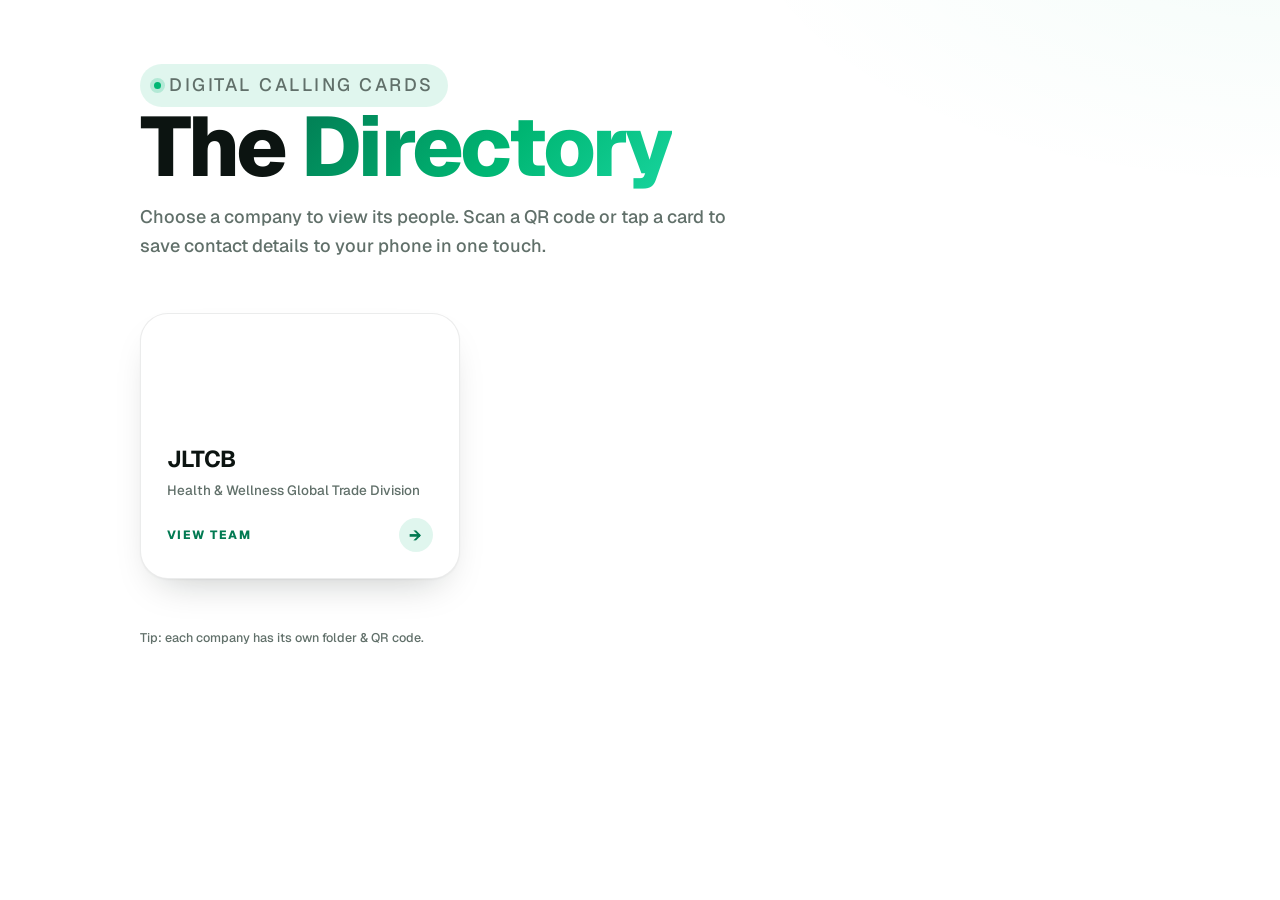
==== index.html @ 3c0bb4be "Digital calling cards: per-company folders, modern responsive design Co-Authored-By: Claude Opus 4.8" ====
<!DOCTYPE html>
<html lang="en">
<head>
  <meta charset="UTF-8" />
  <meta name="viewport" content="width=device-width, initial-scale=1.0, viewport-fit=cover" />
  <meta name="theme-color" content="#0f2e23" />
  <title>Digital Calling Cards</title>
  <link rel="preconnect" href="https://fonts.googleapis.com" />
  <link rel="preconnect" href="https://fonts.gstatic.com" crossorigin />
  <link href="https://fonts.googleapis.com/css2?family=Geist:wght@300;400;500;600;700;800;900&display=swap" rel="stylesheet" />
  <link rel="stylesheet" href="assets/style.css" />
</head>
<body>
  <main class="wrap">
    <header class="hero">
      <p class="eyebrow">Digital Calling Cards</p>
      <h1>The <em>Directory</em></h1>
      <p>Choose a company to view its people. Scan a QR code or tap a card to save contact details to your phone in one touch.</p>
    </header>

    <section id="companyGrid" class="company-grid"></section>

    <p class="footer">Tip: each company has its own folder &amp; QR code.</p>
  </main>

  <script src="assets/companies.js"></script>
  <script>
    (function () {
      var grid = document.getElementById('companyGrid');
      var list = window.COMPANIES || [];
      if (!list.length) {
        grid.outerHTML = '<div class="empty">No companies yet. Add one in <strong>assets/companies.js</strong>.</div>';
        return;
      }
      function esc(s){return String(s==null?'':s).replace(/&/g,'&amp;').replace(/</g,'&lt;').replace(/>/g,'&gt;').replace(/"/g,'&quot;');}
      function initials(s){return String(s||'?').trim().split(/\s+/).slice(0,2).map(function(w){return w.charAt(0);}).join('').toUpperCase();}
      list.forEach(function (co) {
        var a = document.createElement('a');
        a.className = 'company-card';
        a.href = 'companies/' + encodeURIComponent(co.id) + '/index.html';
        var brand = co.logo
          ? '<span class="logo-box"><img src="' + esc(co.logo) + '" alt="' + esc(co.name) + ' logo" onerror="this.style.display=\'none\'"></span>'
          : '<span class="logo-box"><span class="logo-initials">' + esc(initials(co.name)) + '</span></span>';
        a.innerHTML = brand +
          '<h2>' + esc(co.name) + '</h2>' +
          '<p>' + esc(co.tagline || '') + '</p>' +
          '<span class="go-btn">View team <span>&rarr;</span></span>';
        grid.appendChild(a);
      });
    })();
  </script>
</body>
</html>
---- assets/style.css ----
/* ============================================================
   Digital Calling Cards — Modern Edition
   Bright, airy, mobile-first. Bricolage Grotesque display +
   Manrope body. Elevated white cards, emerald gradient accent.
   You normally never edit this file — only brand colors below.
   ============================================================ */
:root {
  --bg:          #ffffff;
  --surface:     #ffffff;
  --ink:         #0c1411;
  --muted:       #61706a;
  --accent:      #00b673;   /* vibrant emerald */
  --accent-2:    #19d6a0;   /* mint */
  --accent-deep: #027a52;
  --line:        rgba(12, 20, 17, 0.08);
  --line-strong: rgba(12, 20, 17, 0.14);
  --grad:        linear-gradient(135deg, var(--accent-deep), var(--accent) 55%, var(--accent-2));
  --radius:      28px;
  --radius-sm:   16px;
  --shadow:      0 1px 2px rgba(12,20,17,.04), 0 18px 40px -20px rgba(12,20,17,.28);
  --shadow-lg:   0 1px 2px rgba(12,20,17,.05), 0 40px 80px -32px rgba(2,122,82,.42);
  --ease:        cubic-bezier(.22, 1, .36, 1);
}

* { box-sizing: border-box; }
html { -webkit-text-size-adjust: 100%; scroll-behavior: smooth; }

body {
  margin: 0;
  min-height: 100dvh;
  font-family: "Geist", system-ui, -apple-system, sans-serif;
  font-size: 16px;
  color: var(--ink);
  background-color: var(--bg);
  background-image:
    radial-gradient(900px 480px at 100% -12%, rgba(0,182,115,0.05), transparent 62%);
  background-attachment: fixed;
  -webkit-font-smoothing: antialiased;
}

a { color: inherit; }

.wrap {
  width: 100%;
  max-width: 1080px;
  margin: 0 auto;
  padding:
    calc(clamp(26px, 6vw, 64px) + env(safe-area-inset-top))
    clamp(18px, 5vw, 40px)
    calc(80px + env(safe-area-inset-bottom));
}

/* ---------- Eyebrow ---------- */
.eyebrow {
  display: inline-flex;
  align-items: center;
  gap: 8px;
  padding: 7px 14px;
  border-radius: 999px;
  background: rgba(0,182,115,0.12);
  color: var(--accent-deep);
  text-transform: uppercase;
  letter-spacing: 0.14em;
  font-size: 11px;
  font-weight: 800;
  margin: 0 0 22px;
}
.eyebrow::before { content: ""; width: 7px; height: 7px; border-radius: 50%; background: var(--accent); box-shadow: 0 0 0 4px rgba(0,182,115,0.2); }

/* ---------- Hero ---------- */
.hero { margin-bottom: clamp(30px, 6vw, 52px); animation: rise .8s var(--ease) both; }
.hero h1 {
  font-family: "Geist", system-ui, sans-serif;
  font-weight: 800;
  font-size: clamp(40px, 11vw, 84px);
  line-height: 0.96;
  letter-spacing: -0.035em;
  margin: 0 0 16px;
}
.hero h1 em {
  font-style: normal;
  background: var(--grad);
  -webkit-background-clip: text;
  background-clip: text;
  color: transparent;
}
.hero p {
  margin: 0;
  max-width: 50ch;
  color: var(--muted);
  font-size: clamp(15px, 2.4vw, 18px);
  line-height: 1.6;
  font-weight: 500;
}
.brand-logo {
  display: block;
  height: clamp(44px, 11vw, 64px);
  width: auto;
  max-width: 60%;
  object-fit: contain;
  object-position: left;
  margin: 0 0 22px;
}

/* ---------- Company landing cards ---------- */
.company-grid {
  display: grid;
  gap: clamp(14px, 2.4vw, 20px);
  grid-template-columns: repeat(auto-fill, minmax(min(100%, 270px), 1fr));
}
.company-card {
  position: relative;
  display: flex;
  flex-direction: column;
  align-items: flex-start;
  min-height: 250px;
  padding: 26px;
  border: 1px solid var(--line);
  border-radius: var(--radius);
  background: var(--surface);
  text-decoration: none;
  color: var(--ink);
  box-shadow: var(--shadow);
  overflow: hidden;
  transition: transform .45s var(--ease), box-shadow .45s var(--ease);
  animation: rise .7s var(--ease) both;
}
.company-card::before {
  content: "";
  position: absolute; inset: 0 0 auto 0; height: 4px;
  background: var(--grad);
  transform: scaleX(0); transform-origin: left;
  transition: transform .5s var(--ease);
}
.company-card:hover, .company-card:focus-visible {
  transform: translateY(-6px);
  box-shadow: var(--shadow-lg);
  outline: none;
}
.company-card:hover::before, .company-card:focus-visible::before { transform: scaleX(1); }

.company-card .logo-box {
  display: flex; align-items: center; justify-content: flex-start;
  height: 84px; width: 100%; margin-bottom: auto;
}
/* transparent PNG straight on white — no backing */
.company-card .logo-box img {
  max-height: 80px; max-width: 80%; width: auto;
  object-fit: contain; object-position: left center;
}
.company-card .logo-initials {
  display: grid; place-items: center;
  height: 66px; width: 66px;
  border-radius: 18px;
  background: var(--grad);
  color: #fff; font-family: "Geist", sans-serif; font-weight: 800; font-size: 26px;
}
.company-card h2 {
  font-family: "Geist", sans-serif;
  font-weight: 700; font-size: 23px; letter-spacing: -0.02em;
  margin: 20px 0 6px;
}
.company-card p { margin: 0 0 18px; color: var(--muted); font-size: 13.5px; line-height: 1.5; font-weight: 500; }
.company-card .go-btn {
  display: inline-flex; align-items: center; gap: 8px;
  width: 100%;
  font-size: 12px; font-weight: 800; letter-spacing: 0.12em; text-transform: uppercase;
  color: var(--accent-deep);
}
.company-card .go-btn span {
  margin-left: auto;
  display: grid; place-items: center;
  width: 34px; height: 34px; border-radius: 50%;
  background: rgba(0,182,115,0.12);
  font-size: 16px;
  transition: transform .4s var(--ease), background .4s var(--ease);
}
.company-card:hover .go-btn span { transform: translateX(4px); background: var(--accent); color: #fff; }

/* ---------- Contact directory ---------- */
.grid { display: grid; gap: clamp(12px, 2vw, 16px); grid-template-columns: repeat(auto-fill, minmax(min(100%, 300px), 1fr)); }
.tile {
  display: flex; gap: 16px; align-items: center;
  padding: 16px;
  border: 1px solid var(--line);
  border-radius: var(--radius-sm);
  background: var(--surface);
  text-decoration: none; color: var(--ink);
  box-shadow: var(--shadow);
  transition: transform .35s var(--ease), box-shadow .35s var(--ease);
  animation: rise .6s var(--ease) both;
}
.tile:hover, .tile:focus-visible { transform: translateY(-4px); box-shadow: var(--shadow-lg); outline: none; }
.tile .thumb {
  width: 58px; height: 58px; flex: 0 0 auto;
  border-radius: 14px; object-fit: cover;
  background: var(--grad);
  display: grid; place-items: center;
  color: #fff; font-family: "Geist", sans-serif; font-weight: 800; font-size: 20px;
}
.tile .meta { min-width: 0; }
.tile h2 { font-family: "Geist", sans-serif; font-weight: 700; font-size: 18px; margin: 0 0 3px; letter-spacing: -0.01em; }
.tile p { margin: 0; color: var(--muted); font-size: 13px; line-height: 1.4; font-weight: 500; }
.tile .go {
  margin-left: auto; flex: 0 0 auto;
  display: grid; place-items: center; width: 32px; height: 32px; border-radius: 50%;
  background: rgba(0,182,115,0.1); color: var(--accent-deep); font-size: 16px;
  transition: transform .35s var(--ease), background .35s var(--ease);
}
.tile:hover .go { transform: translateX(3px); background: var(--accent); color: #fff; }

.empty {
  border: 1px dashed var(--line-strong);
  border-radius: var(--radius);
  padding: 30px; color: var(--muted); background: var(--surface);
}

/* ---------- Single contact card ---------- */
.card-shell { display: grid; place-items: center; min-height: 100dvh; padding: clamp(16px, 4vw, 44px) clamp(14px, 4vw, 44px); padding-top: calc(env(safe-area-inset-top) + 16px); }
.card {
  width: min(440px, 100%);
  background: var(--surface);
  border-radius: 32px;
  box-shadow: var(--shadow-lg);
  overflow: hidden;
  animation: rise .7s var(--ease) both;
}
/* Avatar header — left-aligned profile */
.card-head {
  position: relative;
  display: flex;
  align-items: center;
  gap: 18px;
  padding: clamp(50px, 13vw, 60px) clamp(22px, 6vw, 30px) 0;
}
.card-logo {
  position: absolute; top: clamp(20px, 5vw, 24px); left: clamp(22px, 6vw, 30px);
  height: 24px; width: auto; max-width: 48%;
  object-fit: contain; object-position: left;
  opacity: 0.95;
}
.avatar {
  flex: 0 0 auto;
  width: 92px; height: 92px;
  border-radius: 24px;
  object-fit: cover;
  background: #eef2f0;
  box-shadow: 0 0 0 4px rgba(0,182,115,0.14), 0 16px 30px -14px rgba(2,122,82,.45);
}
.avatar-fallback {
  display: grid; place-items: center;
  background: var(--grad);
  color: #fff; font-family: "Geist", sans-serif; font-weight: 800; font-size: 32px;
}
.card-head .id { min-width: 0; }
.card-head h1 {
  font-family: "Geist", sans-serif;
  font-weight: 800;
  font-size: clamp(20px, 5.4vw, 25px);
  line-height: 1.12; letter-spacing: -0.03em;
  margin: 0 0 6px;
}
.card-head .title { margin: 0; color: var(--muted); font-size: 13.5px; line-height: 1.45; font-weight: 500; }

.card .body { padding: clamp(18px, 5vw, 24px) clamp(22px, 6vw, 30px) 28px; text-align: left; }
.card .company {
  display: inline-block;
  margin: 0 0 4px;
  padding: 6px 14px; border-radius: 999px;
  background: rgba(0,182,115,0.12); color: var(--accent-deep);
  font-size: 11px; font-weight: 800; letter-spacing: 0.14em; text-transform: uppercase;
}

.actions { display: grid; gap: 10px; margin: 24px 0 4px; }
@media (min-width: 380px) { .actions { grid-template-columns: 1fr 1fr; } .actions .full { grid-column: 1 / -1; } }
.btn {
  display: flex; align-items: center; justify-content: center; gap: 8px;
  min-height: 50px;
  border: 1px solid var(--line-strong);
  background: var(--surface);
  color: var(--ink);
  text-decoration: none;
  border-radius: 14px;
  padding: 13px 14px;
  font-family: inherit; font-weight: 700; font-size: 14.5px;
  cursor: pointer;
  transition: transform .12s var(--ease), border-color .25s var(--ease), background .25s var(--ease), box-shadow .25s var(--ease);
}
.btn:hover { border-color: var(--accent); background: rgba(0,182,115,0.06); }
.btn:active { transform: scale(.97); }
.btn.primary { background: var(--grad); color: #fff; border-color: transparent; box-shadow: 0 14px 26px -12px rgba(2,122,82,.7); }
.btn.primary:hover { filter: brightness(1.05); }

.details {
  border-top: 1px solid var(--line);
  text-align: left;
  margin-top: 24px; padding-top: 20px;
  display: grid; gap: 16px;
  font-size: 14px; line-height: 1.5;
}
.details p { margin: 0; }
.details strong {
  display: block;
  font-size: 10.5px; font-weight: 800; letter-spacing: 0.16em; text-transform: uppercase;
  color: var(--accent-deep); margin-bottom: 4px;
}

.back {
  display: inline-block; margin-top: 24px;
  color: var(--muted); text-decoration: none;
  font-size: 12px; letter-spacing: 0.1em; text-transform: uppercase; font-weight: 700;
}
.back:hover { color: var(--accent-deep); }

.footer { margin-top: 50px; color: var(--muted); font-size: 12.5px; font-weight: 500; }
.footer a { color: var(--accent-deep); text-decoration: none; font-weight: 700; }
.footer a:hover { text-decoration: underline; }

/* ---------- Staggered entrance ---------- */
@keyframes rise {
  from { opacity: 0; transform: translateY(18px); }
  to   { opacity: 1; transform: translateY(0); }
}
.company-card:nth-child(2), .tile:nth-child(2) { animation-delay: .06s; }
.company-card:nth-child(3), .tile:nth-child(3) { animation-delay: .12s; }
.company-card:nth-child(4), .tile:nth-child(4) { animation-delay: .18s; }
.company-card:nth-child(5), .tile:nth-child(5) { animation-delay: .24s; }
.company-card:nth-child(6), .tile:nth-child(6) { animation-delay: .30s; }
.company-card:nth-child(n+7), .tile:nth-child(n+7) { animation-delay: .36s; }

@media (max-width: 480px) {
  .card { border-radius: 26px; }
  .company-card { min-height: 220px; }
}
@media (prefers-reduced-motion: reduce) {
  *, *::before, *::after { animation: none !important; transition: none !important; scroll-behavior: auto !important; }
}
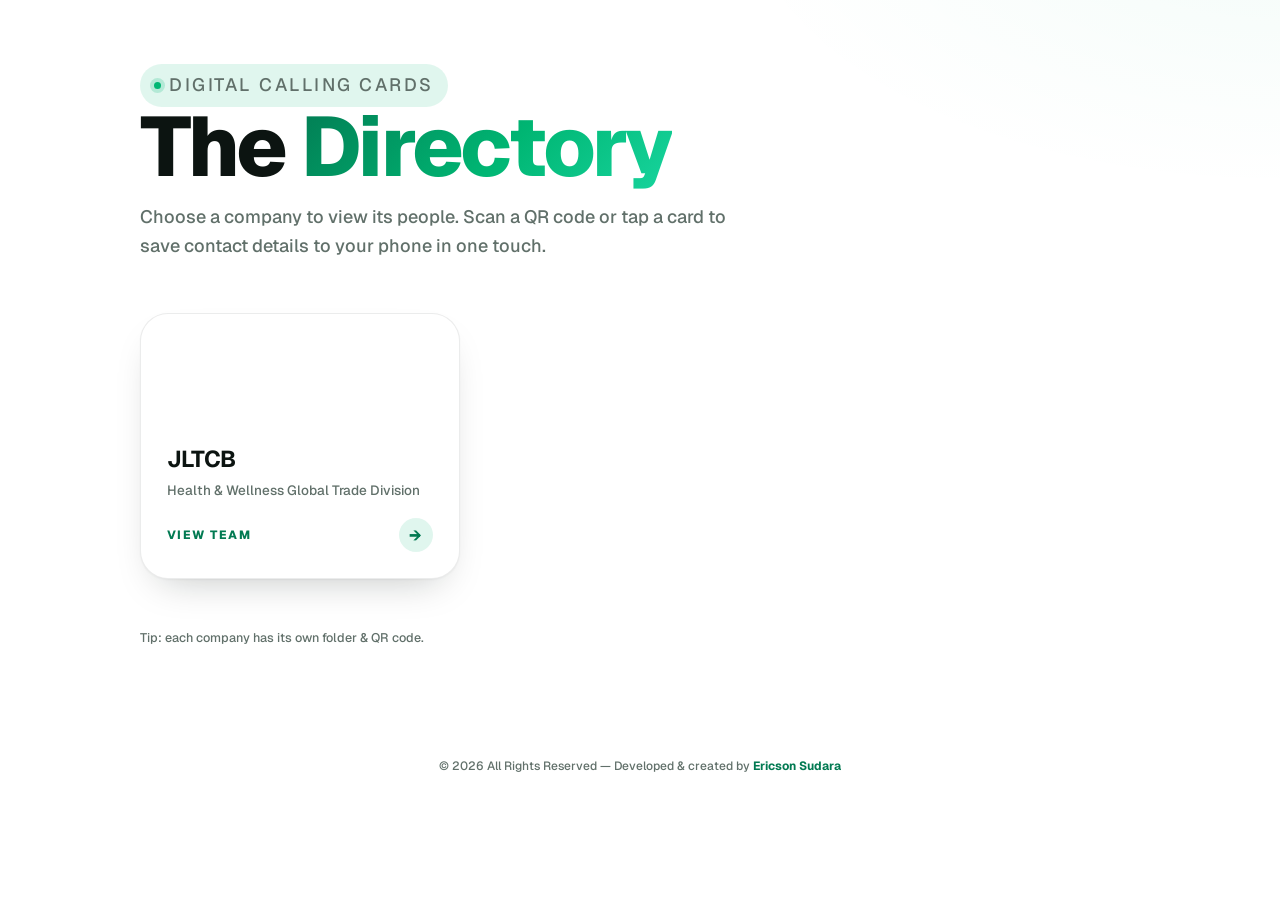
==== commit c991af30: "Add site credit footer with Facebook link Footer ("© 2026 All Rights Reserved — Developed & created " ====
--- a/index.html
+++ b/index.html
@@ -22,6 +22,11 @@
 
     <p class="footer">Tip: each company has its own folder &amp; QR code.</p>
   </main>
+
+  <footer class="site-credit">
+    © 2026 All Rights Reserved — Developed &amp; created by
+    <a href="https://www.facebook.com/Surdz14" target="_blank" rel="noopener">Ericson Sudara</a>
+  </footer>
 
   <script src="assets/companies.js"></script>
   <script>
--- a/assets/style.css
+++ b/assets/style.css
@@ -102,6 +102,37 @@
   margin: 0 0 22px;
 }
 
+/* ---------- Service chips ---------- */
+.chips {
+  list-style: none;
+  display: flex;
+  flex-wrap: nowrap;
+  gap: 8px;
+  padding: 0 0 2px;
+  margin: 18px 0 0;
+  overflow-x: auto;
+  -webkit-overflow-scrolling: touch;
+  scroll-snap-type: x proximity;
+  scrollbar-width: none;          /* Firefox */
+  -ms-overflow-style: none;       /* IE/Edge */
+}
+.chips::-webkit-scrollbar { display: none; }  /* Chrome/Safari */
+.chips li {
+  flex: 0 0 auto;
+  white-space: nowrap;
+  scroll-snap-align: start;
+  font-size: 12px;
+  font-weight: 600;
+  letter-spacing: 0.01em;
+  padding: 7px 13px;
+  border-radius: 999px;
+  background: rgba(0,182,115,0.10);
+  color: var(--accent-deep);
+  border: 1px solid var(--line-strong);
+}
+.hero .chips { margin-top: 22px; }
+.card .body .chips { margin: 14px 0 4px; }
+
 /* ---------- Company landing cards ---------- */
 .company-grid {
   display: grid;
@@ -271,18 +302,18 @@
   font-size: 11px; font-weight: 800; letter-spacing: 0.14em; text-transform: uppercase;
 }
 
-.actions { display: grid; gap: 10px; margin: 24px 0 4px; }
+.actions { display: grid; gap: 8px; margin: 18px 0 4px; }
 @media (min-width: 380px) { .actions { grid-template-columns: 1fr 1fr; } .actions .full { grid-column: 1 / -1; } }
 .btn {
-  display: flex; align-items: center; justify-content: center; gap: 8px;
-  min-height: 50px;
+  display: flex; align-items: center; justify-content: center; gap: 6px;
+  min-height: 40px;
   border: 1px solid var(--line-strong);
   background: var(--surface);
   color: var(--ink);
   text-decoration: none;
-  border-radius: 14px;
-  padding: 13px 14px;
-  font-family: inherit; font-weight: 700; font-size: 14.5px;
+  border-radius: 12px;
+  padding: 9px 12px;
+  font-family: inherit; font-weight: 700; font-size: 13px;
   cursor: pointer;
   transition: transform .12s var(--ease), border-color .25s var(--ease), background .25s var(--ease), box-shadow .25s var(--ease);
 }
@@ -294,19 +325,91 @@
 .details {
   border-top: 1px solid var(--line);
   text-align: left;
-  margin-top: 24px; padding-top: 20px;
-  display: grid; gap: 16px;
-  font-size: 14px; line-height: 1.5;
+  margin-top: 16px; padding-top: 14px;
+  display: grid; gap: 5px;
+  font-size: 14px; line-height: 1.4;
 }
 .details p { margin: 0; }
 .details strong {
   display: block;
   font-size: 10.5px; font-weight: 800; letter-spacing: 0.16em; text-transform: uppercase;
-  color: var(--accent-deep); margin-bottom: 4px;
+  color: var(--accent-deep); margin-bottom: 1px;
+}
+
+.addr-block { display: grid; gap: 8px; }
+.addr-block > strong { margin-bottom: 5px; }
+.addr-link {
+  display: block;
+  border: 1px solid var(--line-strong);
+  background: var(--surface);
+  border-radius: 12px;
+  padding: 9px 12px;
+  text-decoration: none;
+  color: var(--ink);
+  transition: transform .12s var(--ease), border-color .25s var(--ease), background .25s var(--ease);
+}
+.addr-link:hover { border-color: var(--accent); background: rgba(0,182,115,0.06); }
+.addr-link:active { transform: scale(.99); }
+.addr-label {
+  display: block;
+  font-size: 10.5px; font-weight: 800; letter-spacing: 0.12em; text-transform: uppercase;
+  color: var(--accent-deep); margin-bottom: 2px;
+}
+.addr-text { display: block; font-size: 13.5px; line-height: 1.4; }
+.addr-go {
+  display: inline-block; margin-top: 5px;
+  font-size: 12px; font-weight: 700; color: var(--accent-deep);
+}
+
+.dir-share { display: inline-flex; width: auto; margin: 20px auto 0; padding: 9px 18px; }
+
+/* ---------- Share QR modal ---------- */
+.qr-overlay {
+  position: fixed; inset: 0; z-index: 100;
+  display: flex; align-items: center; justify-content: center;
+  padding: 22px;
+  background: rgba(12, 20, 17, 0.55);
+  backdrop-filter: blur(4px);
+  -webkit-backdrop-filter: blur(4px);
+  animation: qrFade .2s var(--ease);
+}
+@keyframes qrFade { from { opacity: 0; } to { opacity: 1; } }
+.qr-modal {
+  position: relative;
+  width: 100%; max-width: 340px;
+  background: var(--surface);
+  border-radius: var(--radius);
+  box-shadow: var(--shadow-lg);
+  padding: 30px 26px 24px;
+  text-align: center;
+  animation: qrPop .26s var(--ease);
+}
+@keyframes qrPop { from { transform: translateY(14px) scale(.96); opacity: 0; } to { transform: none; opacity: 1; } }
+.qr-close {
+  position: absolute; top: 12px; right: 14px;
+  width: 34px; height: 34px;
+  border: none; background: transparent;
+  font-size: 26px; line-height: 1; color: var(--muted);
+  cursor: pointer; border-radius: 10px;
+}
+.qr-close:hover { color: var(--ink); background: var(--line); }
+.qr-title { margin: 0; font-size: 18px; font-weight: 800; color: var(--ink); }
+.qr-sub { margin: 4px 0 18px; font-size: 13px; color: var(--muted); }
+.qr-img {
+  display: flex; align-items: center; justify-content: center;
+  min-height: 200px; padding: 14px;
+  background: #fff; border: 1px solid var(--line-strong);
+  border-radius: var(--radius-sm);
+}
+.qr-img img { width: 100%; max-width: 240px; height: auto; display: block; }
+.qr-fallback { font-size: 13px; color: var(--muted); line-height: 1.5; }
+.qr-link {
+  margin: 14px 0 18px;
+  font-size: 12.5px; word-break: break-all; color: var(--accent-deep); font-weight: 600;
 }
 
 .back {
-  display: inline-block; margin-top: 24px;
+  display: inline-block; margin-top: 16px;
   color: var(--muted); text-decoration: none;
   font-size: 12px; letter-spacing: 0.1em; text-transform: uppercase; font-weight: 700;
 }
@@ -315,6 +418,15 @@
 .footer { margin-top: 50px; color: var(--muted); font-size: 12.5px; font-weight: 500; }
 .footer a { color: var(--accent-deep); text-decoration: none; font-weight: 700; }
 .footer a:hover { text-decoration: underline; }
+
+.site-credit {
+  text-align: center;
+  padding: 18px 20px calc(26px + env(safe-area-inset-bottom));
+  color: var(--muted);
+  font-size: 12px; font-weight: 500; line-height: 1.5;
+}
+.site-credit a { color: var(--accent-deep); text-decoration: none; font-weight: 700; }
+.site-credit a:hover { text-decoration: underline; }
 
 /* ---------- Staggered entrance ---------- */
 @keyframes rise {
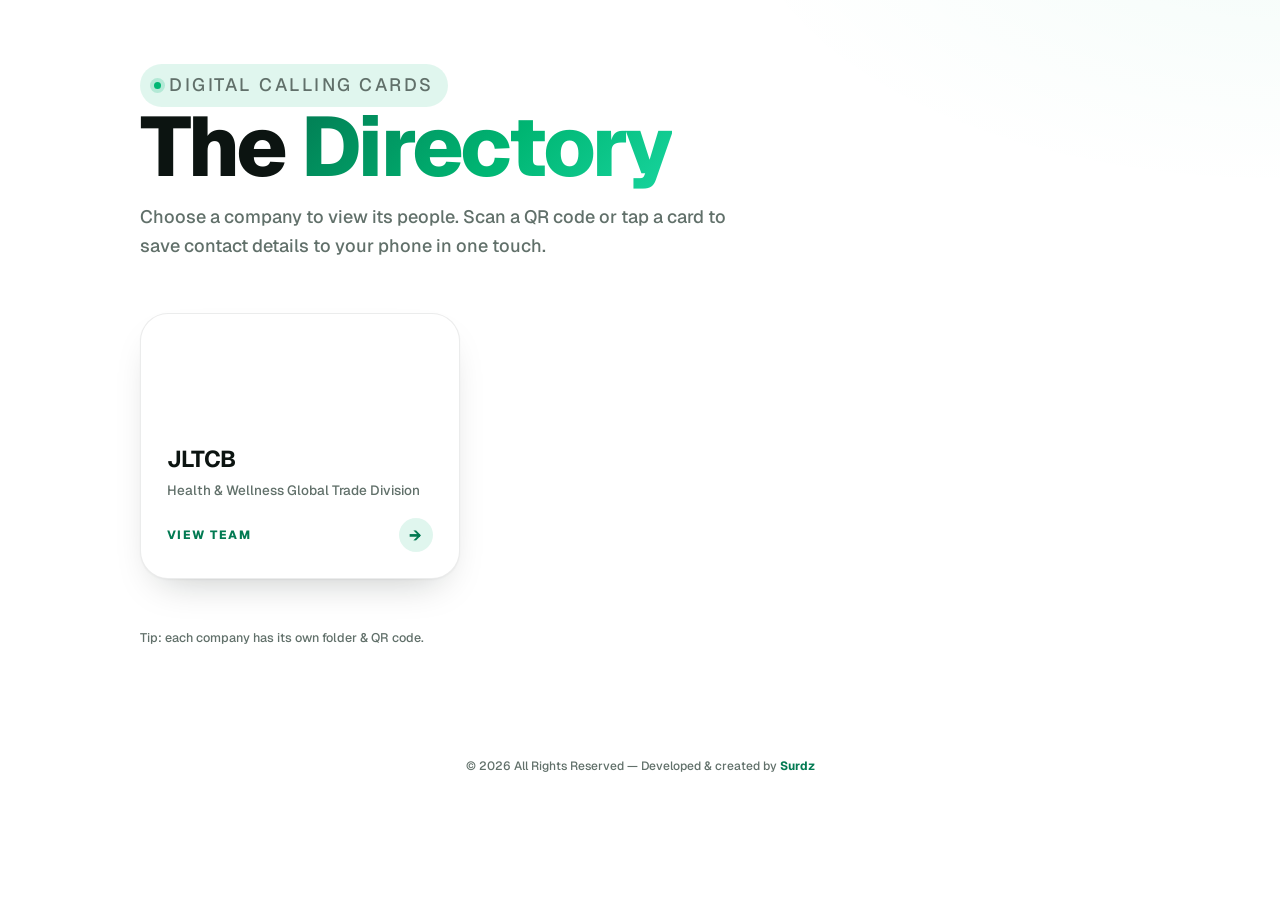
==== commit 1c53832c: "Change footer credit name to Surdz Co-Authored-By: Claude Opus 4.8 (1M context) <noreply@anthropic.c" ====
--- a/index.html
+++ b/index.html
@@ -25,7 +25,7 @@
 
   <footer class="site-credit">
     © 2026 All Rights Reserved — Developed &amp; created by
-    <a href="https://www.facebook.com/Surdz14" target="_blank" rel="noopener">Ericson Sudara</a>
+    <a href="https://www.facebook.com/Surdz14" target="_blank" rel="noopener">Surdz</a>
   </footer>
 
   <script src="assets/companies.js"></script>
